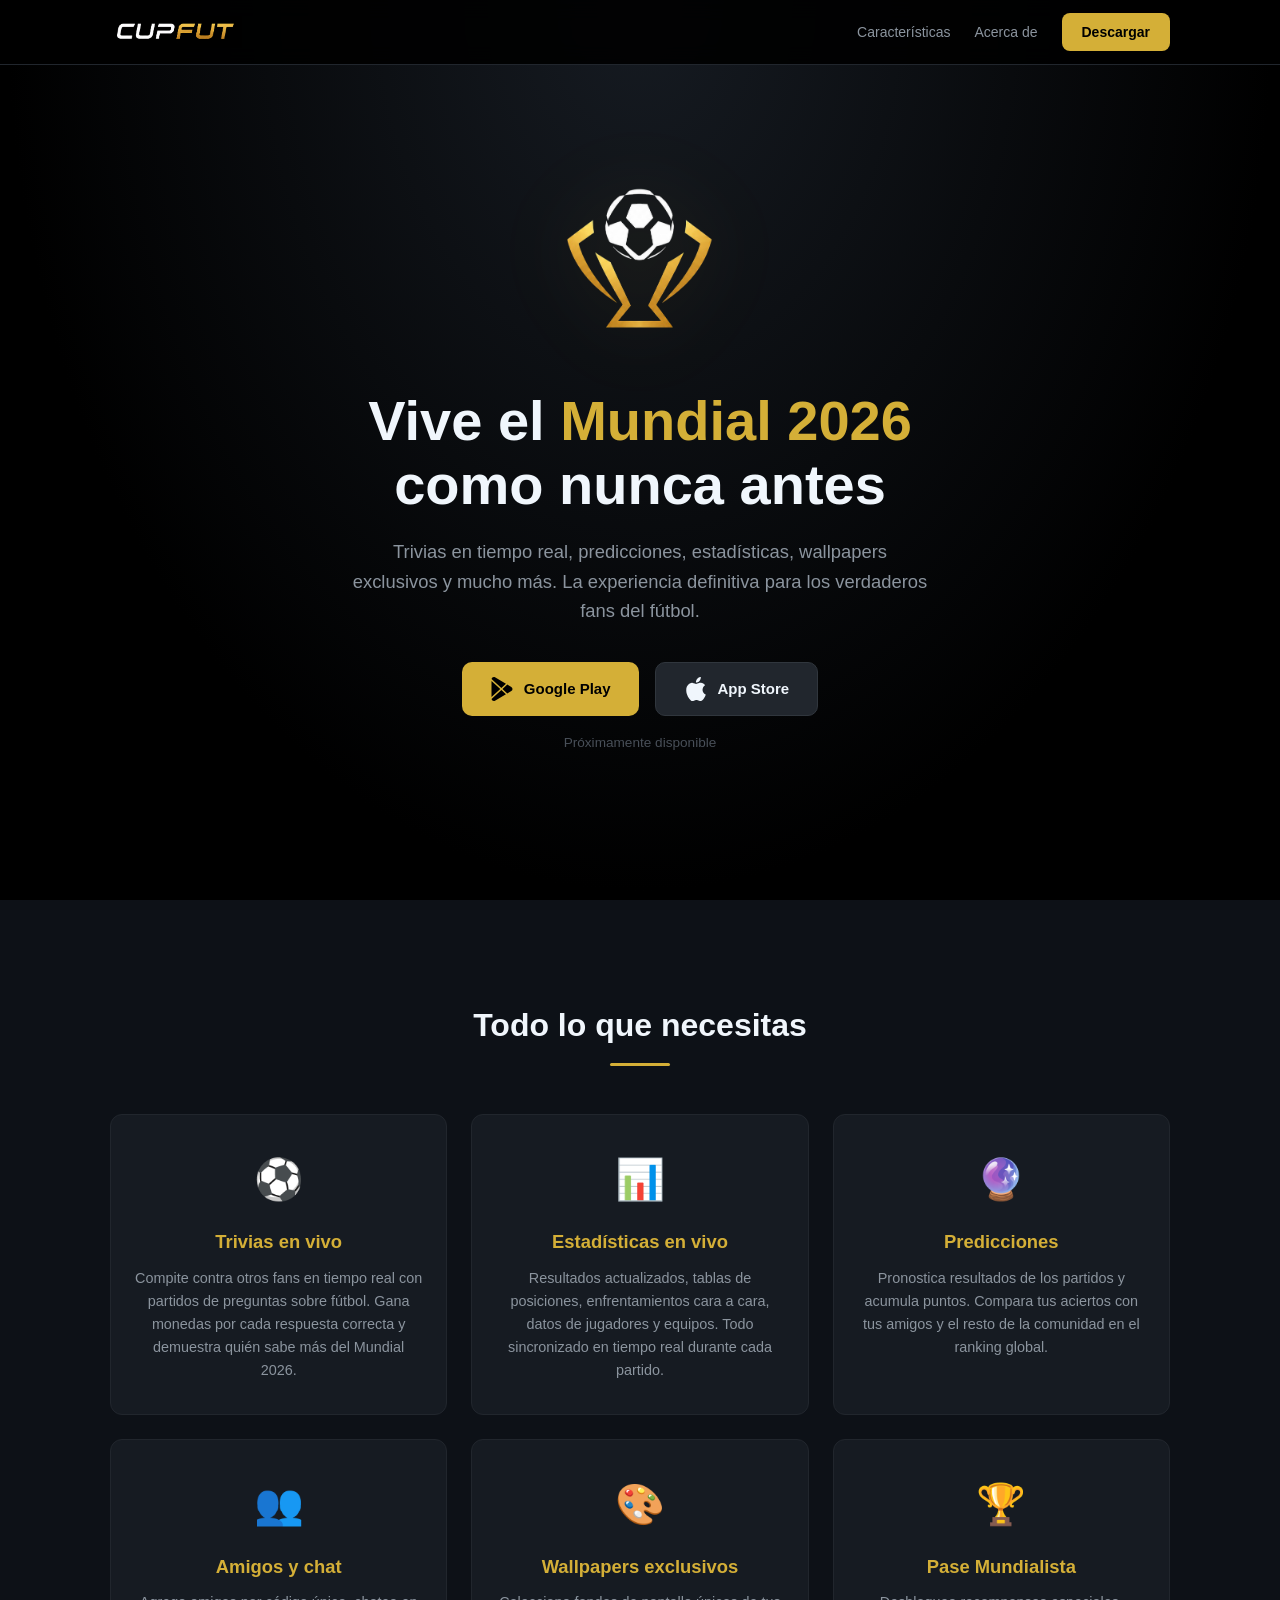
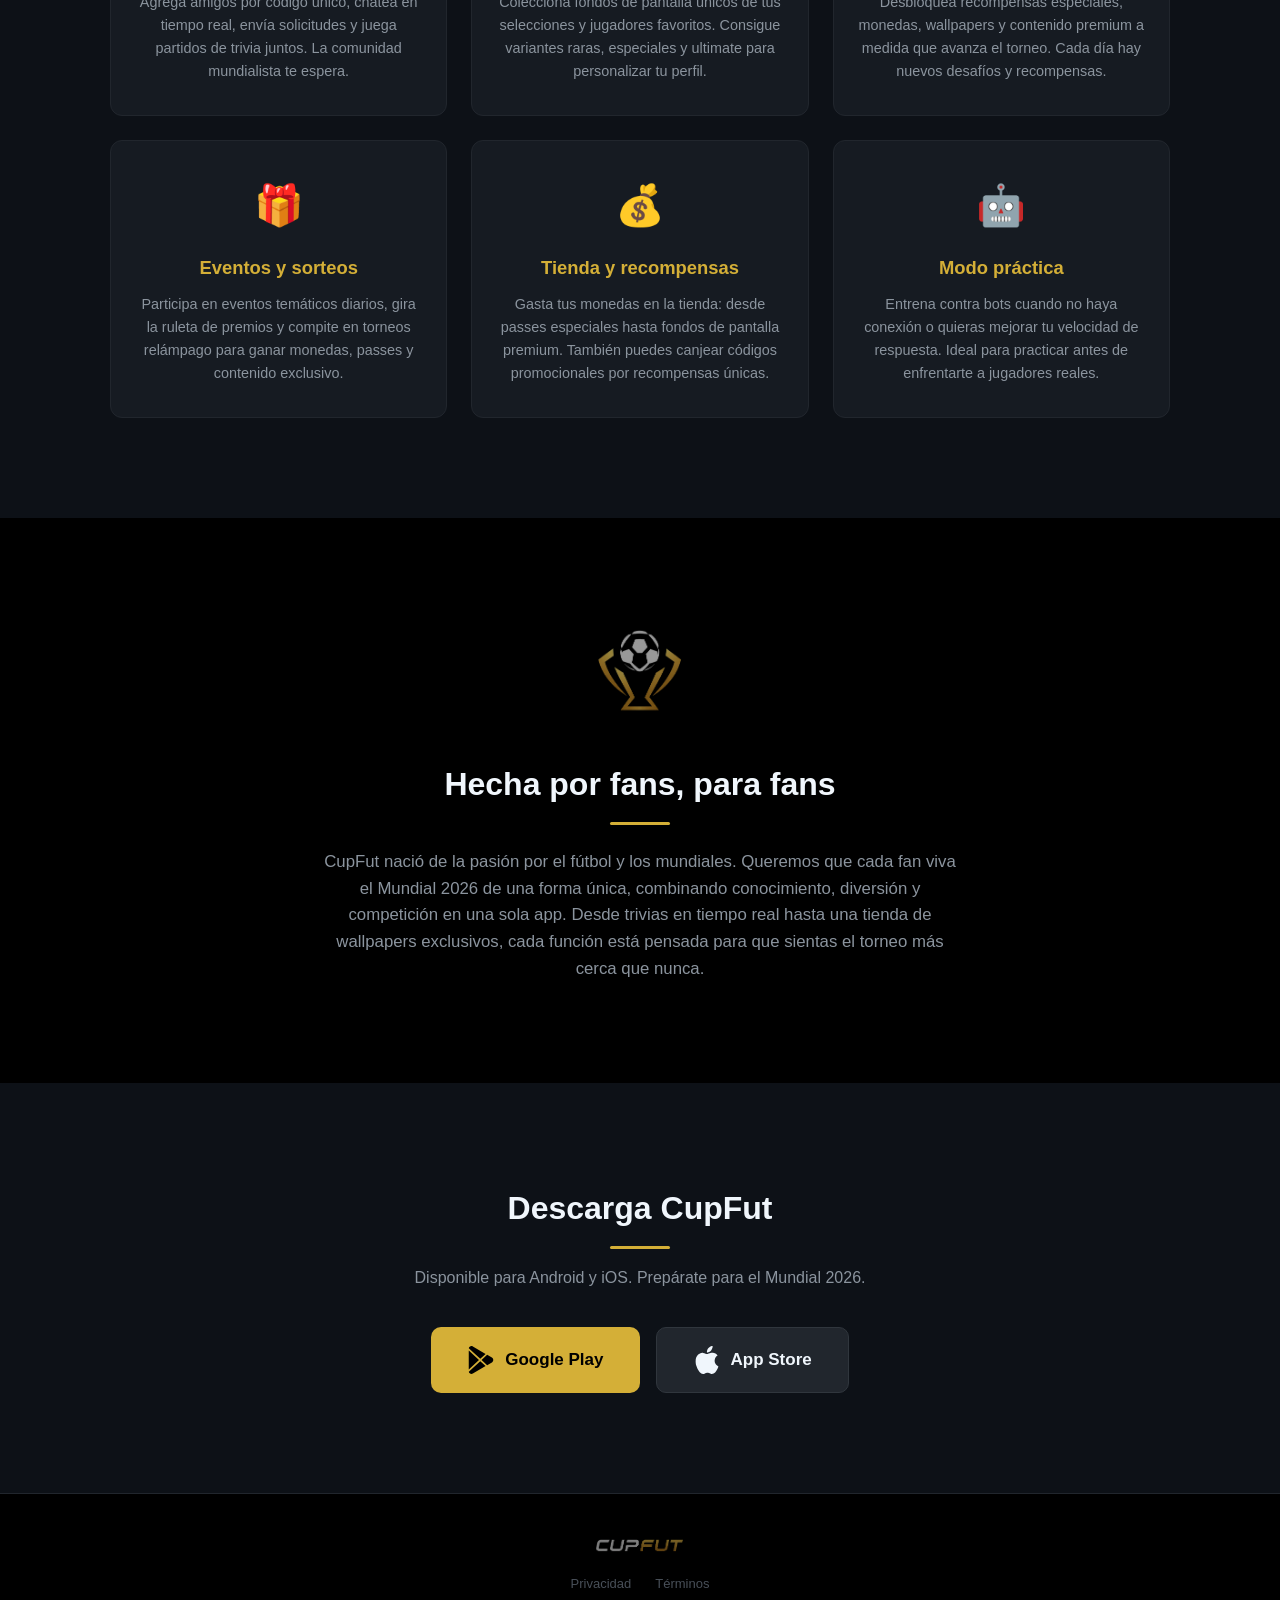
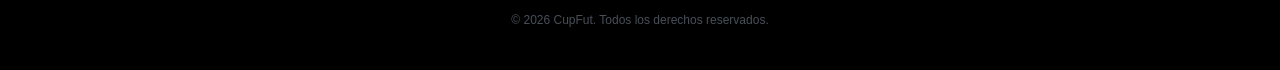
==== index.html @ 466861f7 "feat: initial landing page for CupFut app" ====
<!DOCTYPE html>
<html lang="es">
<head>
  <meta charset="UTF-8">
  <meta name="viewport" content="width=device-width, initial-scale=1.0">
  <title>CupFut - Mundial 2026</title>
  <meta name="description" content="CupFut es la app definitiva para el Mundial 2026. Trivias, predicciones, estadísticas en vivo y mucho más.">
  <link rel="stylesheet" href="css/style.css">
  <link rel="icon" type="image/svg+xml" href="assets/favicon.svg">
</head>
<body>
  <header class="header">
    <div class="container">
      <img src="assets/logo-letra-cupfut.png" alt="CupFut" class="logo">
      <nav class="nav">
        <a href="#features">Características</a>
        <a href="#about">Acerca de</a>
        <a href="#download" class="btn-nav">Descargar</a>
      </nav>
    </div>
  </header>

  <section class="hero">
    <div class="container">
      <div class="hero-content">
        <img src="assets/logo-copa-cupfut.png" alt="Copa CupFut" class="hero-copa">
        <h1>Vive el <span class="gold">Mundial 2026</span> como nunca antes</h1>
        <p class="hero-sub">Trivias en tiempo real, predicciones, estadísticas, wallpapers exclusivos y mucho más. La experiencia definitiva para los verdaderos fans del fútbol.</p>
        <div class="hero-buttons">
          <a href="#" class="btn btn-primary">
            <svg width="24" height="24" viewBox="0 0 16 16" fill="currentColor"><path d="M14.222 9.374c1.037-.61 1.037-2.137 0-2.748L11.528 5.04 8.32 8l3.207 2.96zm-3.595 2.116L7.583 8.68 1.03 14.73c.201 1.029 1.36 1.61 2.303 1.055zM1 13.396V2.603L6.846 8zM1.03 1.27l6.553 6.05 3.044-2.81L3.333.215C2.39-.341 1.231.24 1.03 1.27"/></svg>
            Google Play
          </a>
          <a href="#" class="btn btn-secondary">
            <svg width="24" height="24" viewBox="0 0 16 16" fill="currentColor"><path d="M11.182.008C11.148-.03 9.923.023 8.857 1.18c-1.066 1.156-.902 2.482-.878 2.516s1.52.087 2.475-1.258.762-2.391.728-2.43m3.314 11.733c-.048-.096-2.325-1.234-2.113-3.422s1.675-2.789 1.698-2.854-.597-.79-1.254-1.157a3.7 3.7 0 0 0-1.563-.434c-.108-.003-.483-.095-1.254.116-.508.139-1.653.589-1.968.607-.316.018-1.256-.522-2.267-.665-.647-.125-1.333.131-1.824.328-.49.196-1.422.754-2.074 2.237-.652 1.482-.311 3.83-.067 4.56s.625 1.924 1.273 2.796c.576.984 1.34 1.667 1.659 1.899s1.219.386 1.843.067c.502-.308 1.408-.485 1.766-.472.357.013 1.061.154 1.782.539.571.197 1.111.115 1.652-.105.541-.221 1.324-1.059 2.238-2.758q.52-1.185.473-1.282"/></svg>
            App Store
          </a>
        </div>
        <p class="hero-note">Próximamente disponible</p>
      </div>
    </div>
  </section>

  <section id="features" class="features">
    <div class="container">
      <h2 class="section-title">Todo lo que necesitas</h2>
      <div class="features-grid">
        <div class="feature-card">
          <div class="feature-icon">⚽</div>
          <h3>Trivias en vivo</h3>
          <p>Compite contra otros fans en tiempo real con partidos de preguntas sobre fútbol. Gana monedas por cada respuesta correcta y demuestra quién sabe más del Mundial 2026.</p>
        </div>
        <div class="feature-card">
          <div class="feature-icon">📊</div>
          <h3>Estadísticas en vivo</h3>
          <p>Resultados actualizados, tablas de posiciones, enfrentamientos cara a cara, datos de jugadores y equipos. Todo sincronizado en tiempo real durante cada partido.</p>
        </div>
        <div class="feature-card">
          <div class="feature-icon">🔮</div>
          <h3>Predicciones</h3>
          <p>Pronostica resultados de los partidos y acumula puntos. Compara tus aciertos con tus amigos y el resto de la comunidad en el ranking global.</p>
        </div>
        <div class="feature-card">
          <div class="feature-icon">👥</div>
          <h3>Amigos y chat</h3>
          <p>Agrega amigos por código único, chatea en tiempo real, envía solicitudes y juega partidos de trivia juntos. La comunidad mundialista te espera.</p>
        </div>
        <div class="feature-card">
          <div class="feature-icon">🎨</div>
          <h3>Wallpapers exclusivos</h3>
          <p>Colecciona fondos de pantalla únicos de tus selecciones y jugadores favoritos. Consigue variantes raras, especiales y ultimate para personalizar tu perfil.</p>
        </div>
        <div class="feature-card">
          <div class="feature-icon">🏆</div>
          <h3>Pase Mundialista</h3>
          <p>Desbloquea recompensas especiales, monedas, wallpapers y contenido premium a medida que avanza el torneo. Cada día hay nuevos desafíos y recompensas.</p>
        </div>
        <div class="feature-card">
          <div class="feature-icon">🎁</div>
          <h3>Eventos y sorteos</h3>
          <p>Participa en eventos temáticos diarios, gira la ruleta de premios y compite en torneos relámpago para ganar monedas, passes y contenido exclusivo.</p>
        </div>
        <div class="feature-card">
          <div class="feature-icon">💰</div>
          <h3>Tienda y recompensas</h3>
          <p>Gasta tus monedas en la tienda: desde passes especiales hasta fondos de pantalla premium. También puedes canjear códigos promocionales por recompensas únicas.</p>
        </div>
        <div class="feature-card">
          <div class="feature-icon">🤖</div>
          <h3>Modo práctica</h3>
          <p>Entrena contra bots cuando no haya conexión o quieras mejorar tu velocidad de respuesta. Ideal para practicar antes de enfrentarte a jugadores reales.</p>
        </div>
      </div>
    </div>
  </section>

  <section id="about" class="about">
    <div class="container">
      <div class="about-content">
        <img src="assets/logo-copa-cupfut.png" alt="Copa CupFut" class="about-copa">
        <h2 class="section-title">Hecha por fans, para fans</h2>
        <p>CupFut nació de la pasión por el fútbol y los mundiales. Queremos que cada fan viva el Mundial 2026 de una forma única, combinando conocimiento, diversión y competición en una sola app. Desde trivias en tiempo real hasta una tienda de wallpapers exclusivos, cada función está pensada para que sientas el torneo más cerca que nunca.</p>
      </div>
    </div>
  </section>

  <section id="download" class="download">
    <div class="container">
      <h2 class="section-title">Descarga CupFut</h2>
      <p>Disponible para Android y iOS. Prepárate para el Mundial 2026.</p>
      <div class="download-buttons">
        <a href="#" class="btn btn-primary btn-lg">
          <svg width="28" height="28" viewBox="0 0 16 16" fill="currentColor"><path d="M14.222 9.374c1.037-.61 1.037-2.137 0-2.748L11.528 5.04 8.32 8l3.207 2.96zm-3.595 2.116L7.583 8.68 1.03 14.73c.201 1.029 1.36 1.61 2.303 1.055zM1 13.396V2.603L6.846 8zM1.03 1.27l6.553 6.05 3.044-2.81L3.333.215C2.39-.341 1.231.24 1.03 1.27"/></svg>
          Google Play
        </a>
        <a href="#" class="btn btn-secondary btn-lg">
          <svg width="28" height="28" viewBox="0 0 16 16" fill="currentColor"><path d="M11.182.008C11.148-.03 9.923.023 8.857 1.18c-1.066 1.156-.902 2.482-.878 2.516s1.52.087 2.475-1.258.762-2.391.728-2.43m3.314 11.733c-.048-.096-2.325-1.234-2.113-3.422s1.675-2.789 1.698-2.854-.597-.79-1.254-1.157a3.7 3.7 0 0 0-1.563-.434c-.108-.003-.483-.095-1.254.116-.508.139-1.653.589-1.968.607-.316.018-1.256-.522-2.267-.665-.647-.125-1.333.131-1.824.328-.49.196-1.422.754-2.074 2.237-.652 1.482-.311 3.83-.067 4.56s.625 1.924 1.273 2.796c.576.984 1.34 1.667 1.659 1.899s1.219.386 1.843.067c.502-.308 1.408-.485 1.766-.472.357.013 1.061.154 1.782.539.571.197 1.111.115 1.652-.105.541-.221 1.324-1.059 2.238-2.758q.52-1.185.473-1.282"/></svg>
          App Store
        </a>
      </div>
    </div>
  </section>

  <footer class="footer">
    <div class="container">
      <div class="footer-content">
        <img src="assets/logo-letra-cupfut.png" alt="CupFut" class="footer-logo">
        <div class="footer-links">
          <a href="privacy.html">Privacidad</a>
          <a href="terms.html">Términos</a>
        </div>
        <p class="copyright">&copy; 2026 CupFut. Todos los derechos reservados.</p>
      </div>
    </div>
  </footer>

  <script src="js/script.js"></script>
</body>
</html>
---- css/style.css ----
* {
  margin: 0;
  padding: 0;
  box-sizing: border-box;
}

html {
  scroll-behavior: smooth;
}

body {
  font-family: -apple-system, BlinkMacSystemFont, 'Segoe UI', Roboto, 'Helvetica Neue', Arial, sans-serif;
  background: #000;
  color: #F0F6FC;
  line-height: 1.6;
}

.container {
  max-width: 1100px;
  margin: 0 auto;
  padding: 0 20px;
}

/* Header */
.header {
  position: fixed;
  top: 0;
  width: 100%;
  background: rgba(0, 0, 0, 0.9);
  backdrop-filter: blur(10px);
  border-bottom: 1px solid #21262D;
  z-index: 100;
}

.header .container {
  display: flex;
  align-items: center;
  justify-content: space-between;
  height: 64px;
}

.logo {
  height: 32px;
  width: auto;
}

@media (max-width: 768px) {
  .logo {
    height: 28px;
  }
}

.nav {
  display: flex;
  gap: 24px;
  align-items: center;
}

.nav a {
  color: #8B949E;
  text-decoration: none;
  font-size: 14px;
  transition: color 0.2s;
}

.nav a:hover {
  color: #F0F6FC;
}

.btn-nav {
  background: #D4AF37;
  color: #000 !important;
  padding: 8px 20px;
  border-radius: 8px;
  font-weight: 600;
  font-size: 14px;
  transition: background 0.2s;
}

.btn-nav:hover {
  background: #C9A84C !important;
}

/* Hero */
.hero {
  min-height: 100vh;
  display: flex;
  align-items: center;
  justify-content: center;
  text-align: center;
  padding: 80px 20px 60px;
  background: radial-gradient(ellipse at center top, #161B22 0%, #000 70%);
}

.hero-content {
  max-width: 700px;
}

.hero-copa {
  width: min(210px, 50vw);
  height: auto;
  margin-bottom: 24px;
  filter: drop-shadow(0 0 40px rgba(212, 175, 55, 0.15));
}

.hero h1 {
  font-size: clamp(2rem, 5vw, 3.5rem);
  font-weight: 800;
  line-height: 1.15;
  margin-bottom: 20px;
}

.gold {
  color: #D4AF37;
}

.hero-sub {
  font-size: clamp(1rem, 2vw, 1.15rem);
  color: #8B949E;
  margin-bottom: 36px;
  max-width: 580px;
  margin-left: auto;
  margin-right: auto;
}

.hero-buttons {
  display: flex;
  gap: 16px;
  justify-content: center;
  flex-wrap: wrap;
}

.hero-note {
  margin-top: 16px;
  font-size: 0.85rem !important;
  color: #484F58 !important;
}

/* Buttons */
.btn {
  display: inline-flex;
  align-items: center;
  gap: 10px;
  padding: 14px 28px;
  border-radius: 10px;
  font-weight: 600;
  font-size: 15px;
  text-decoration: none;
  transition: all 0.2s;
  cursor: pointer;
}

.btn-primary {
  background: #D4AF37;
  color: #000;
}

.btn-primary:hover {
  background: #C9A84C;
  transform: translateY(-1px);
}

.btn-secondary {
  background: #21262D;
  color: #F0F6FC;
  border: 1px solid #30363D;
}

.btn-secondary:hover {
  background: #30363D;
  transform: translateY(-1px);
}

.btn-lg {
  padding: 18px 36px;
  font-size: 17px;
}

/* Sections */
section {
  padding: 100px 20px;
}

.section-title {
  font-size: clamp(1.5rem, 3vw, 2rem);
  font-weight: 700;
  text-align: center;
  margin-bottom: 16px;
}

.section-title::after {
  content: '';
  display: block;
  width: 60px;
  height: 3px;
  background: #D4AF37;
  margin: 12px auto 0;
  border-radius: 2px;
}

/* Features */
.features {
  background: #0D1117;
}

.features-grid {
  display: grid;
  grid-template-columns: repeat(auto-fit, minmax(280px, 1fr));
  gap: 24px;
  margin-top: 48px;
}

.feature-card {
  background: #161B22;
  border: 1px solid #21262D;
  border-radius: 12px;
  padding: 32px 24px;
  text-align: center;
  transition: border-color 0.2s, transform 0.2s;
}

.feature-card:hover {
  border-color: #D4AF37;
  transform: translateY(-4px);
}

.feature-icon {
  font-size: 2.5rem;
  margin-bottom: 16px;
}

.feature-card h3 {
  font-size: 1.15rem;
  margin-bottom: 10px;
  color: #D4AF37;
}

.feature-card p {
  color: #8B949E;
  font-size: 0.9rem;
}

/* About */
.about {
  background: #000;
}

.about-content {
  max-width: 640px;
  margin: 0 auto;
  text-align: center;
}

.about-copa {
  width: min(120px, 30vw);
  height: auto;
  margin-bottom: 24px;
  opacity: 0.6;
}

.about-content p {
  color: #8B949E;
  font-size: 1.05rem;
  margin-top: 24px;
}

/* Download */
.download {
  background: #0D1117;
  text-align: center;
}

.download p {
  color: #8B949E;
  margin: 16px 0 36px;
}

.download-buttons {
  display: flex;
  gap: 16px;
  justify-content: center;
  flex-wrap: wrap;
}

/* Footer */
.footer {
  background: #000;
  border-top: 1px solid #21262D;
  padding: 40px 20px;
}

.footer-content {
  display: flex;
  flex-direction: column;
  align-items: center;
  gap: 16px;
}

.footer-logo {
  height: 24px;
  opacity: 0.5;
}

.footer-links {
  display: flex;
  gap: 24px;
}

.footer-links a {
  color: #484F58;
  text-decoration: none;
  font-size: 13px;
  transition: color 0.2s;
}

.footer-links a:hover {
  color: #8B949E;
}

.copyright {
  color: #484F58;
  font-size: 12px;
}

/* Responsive */
@media (max-width: 768px) {
  section {
    padding: 60px 20px;
  }

  .hero {
    padding-top: 100px;
  }

  .hero h1 {
    font-size: clamp(1.6rem, 6vw, 2.5rem);
  }

  .features-grid {
    grid-template-columns: 1fr;
  }

  .feature-card {
    padding: 24px 20px;
  }
}

@media (max-width: 600px) {
  .header .container {
    flex-direction: column;
    height: auto;
    padding: 12px 20px;
    gap: 12px;
  }

  .logo {
    height: 24px;
  }

  .nav {
    width: 100%;
    justify-content: center;
    flex-wrap: wrap;
    gap: 12px;
  }

  .hero {
    padding-top: 120px;
    min-height: 90vh;
  }

  .hero-copa {
    width: min(140px, 40vw);
  }

  .hero-buttons, .download-buttons {
    flex-direction: column;
    align-items: center;
    width: 100%;
  }

  .btn, .btn-lg {
    width: 100%;
    justify-content: center;
    padding: 14px 20px;
    font-size: 14px;
  }

  .btn svg {
    width: 20px;
    height: 20px;
  }

  .hero-note {
    font-size: 0.8rem;
  }

  .about-copa {
    width: min(80px, 25vw);
  }

  .footer-links {
    flex-wrap: wrap;
    justify-content: center;
    gap: 16px;
  }
}

@media (max-width: 380px) {
  .hero h1 {
    font-size: 1.4rem;
  }

  .hero-sub {
    font-size: 0.9rem;
  }

  .feature-card h3 {
    font-size: 1rem;
  }

  .feature-card p {
    font-size: 0.85rem;
  }
}
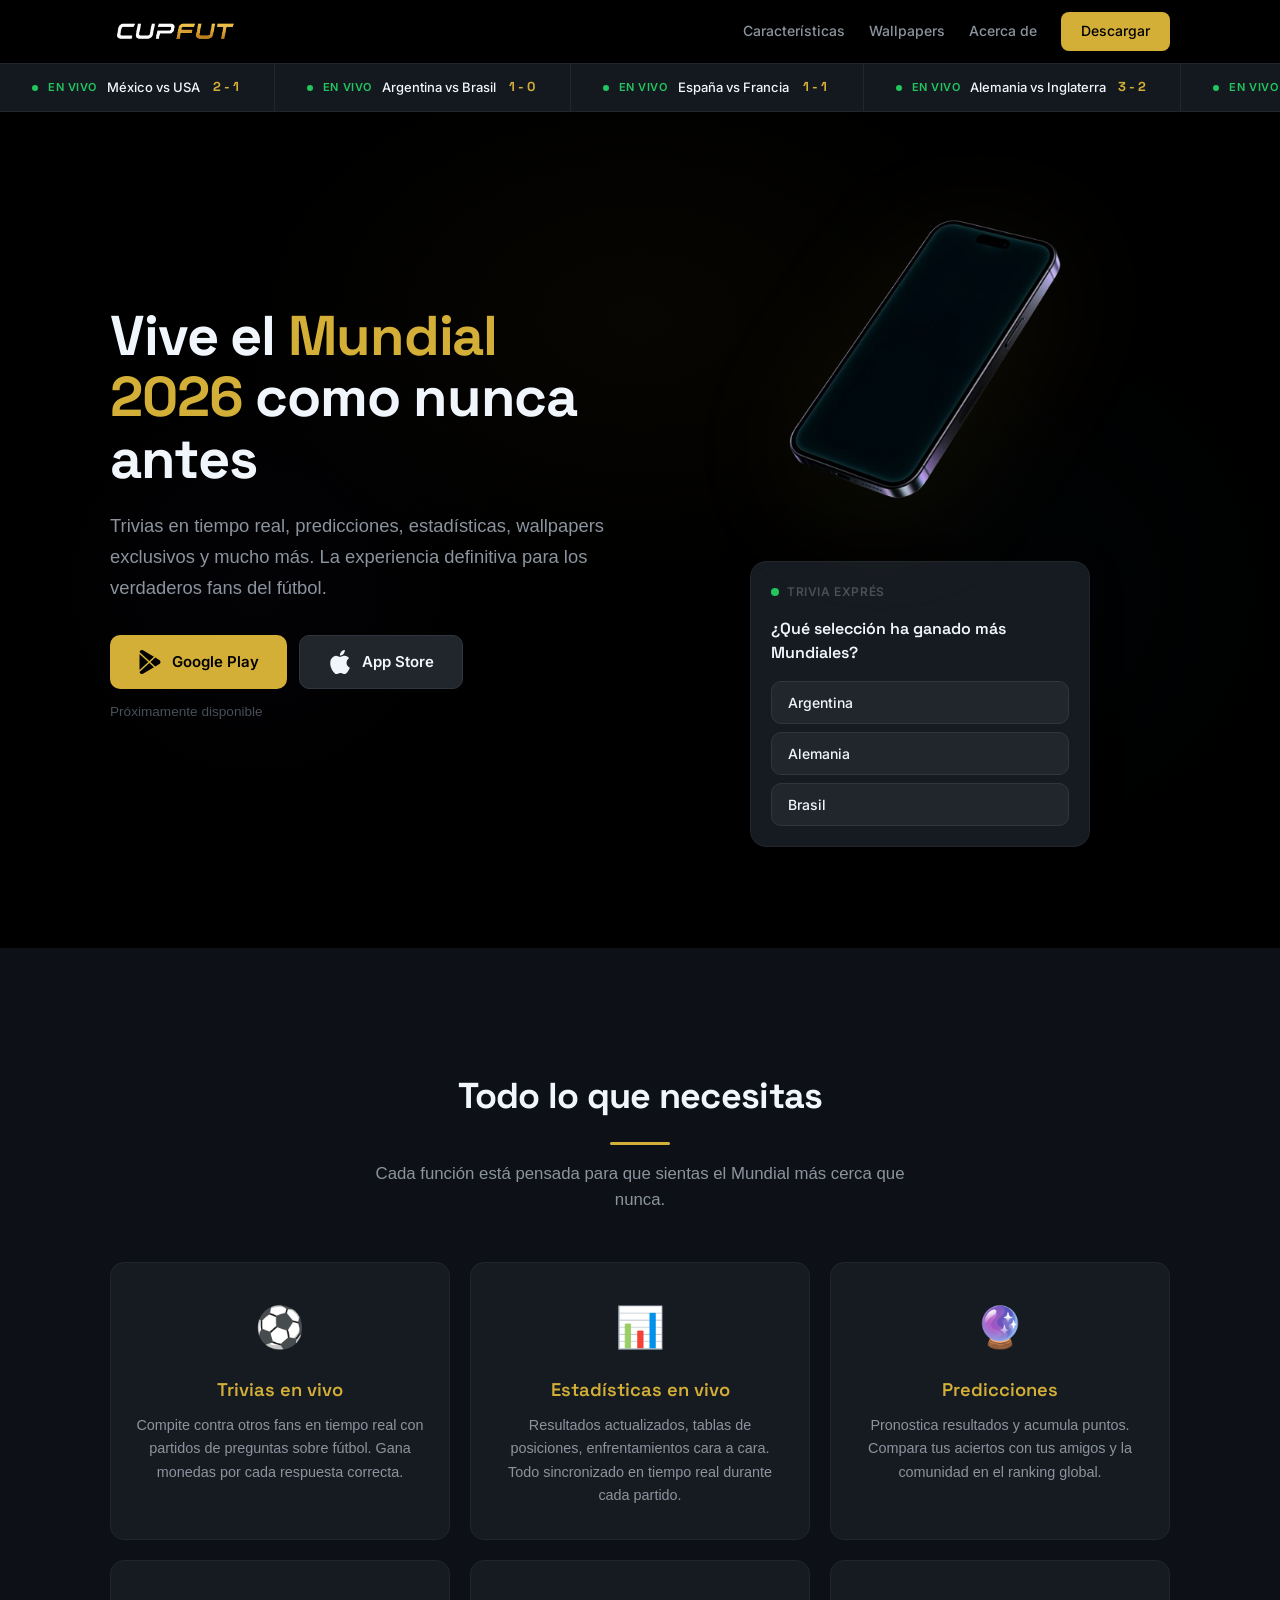
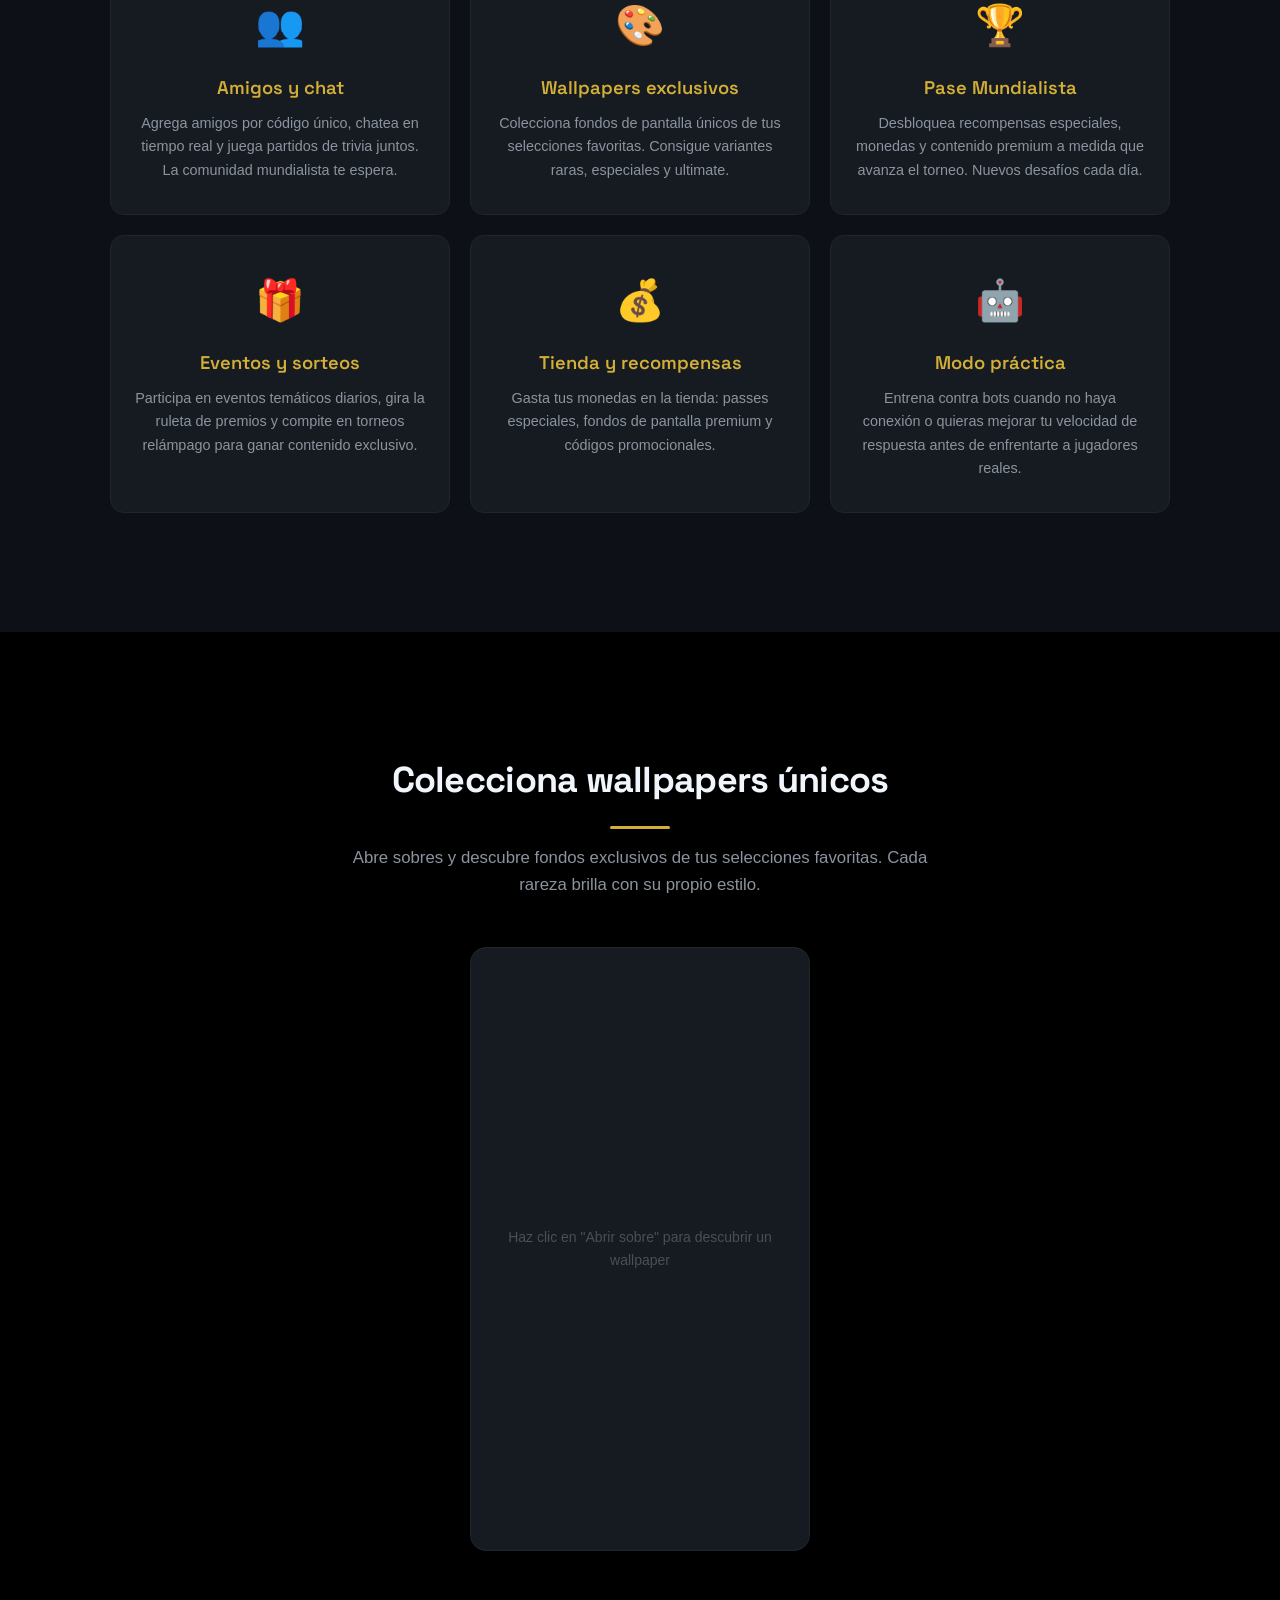
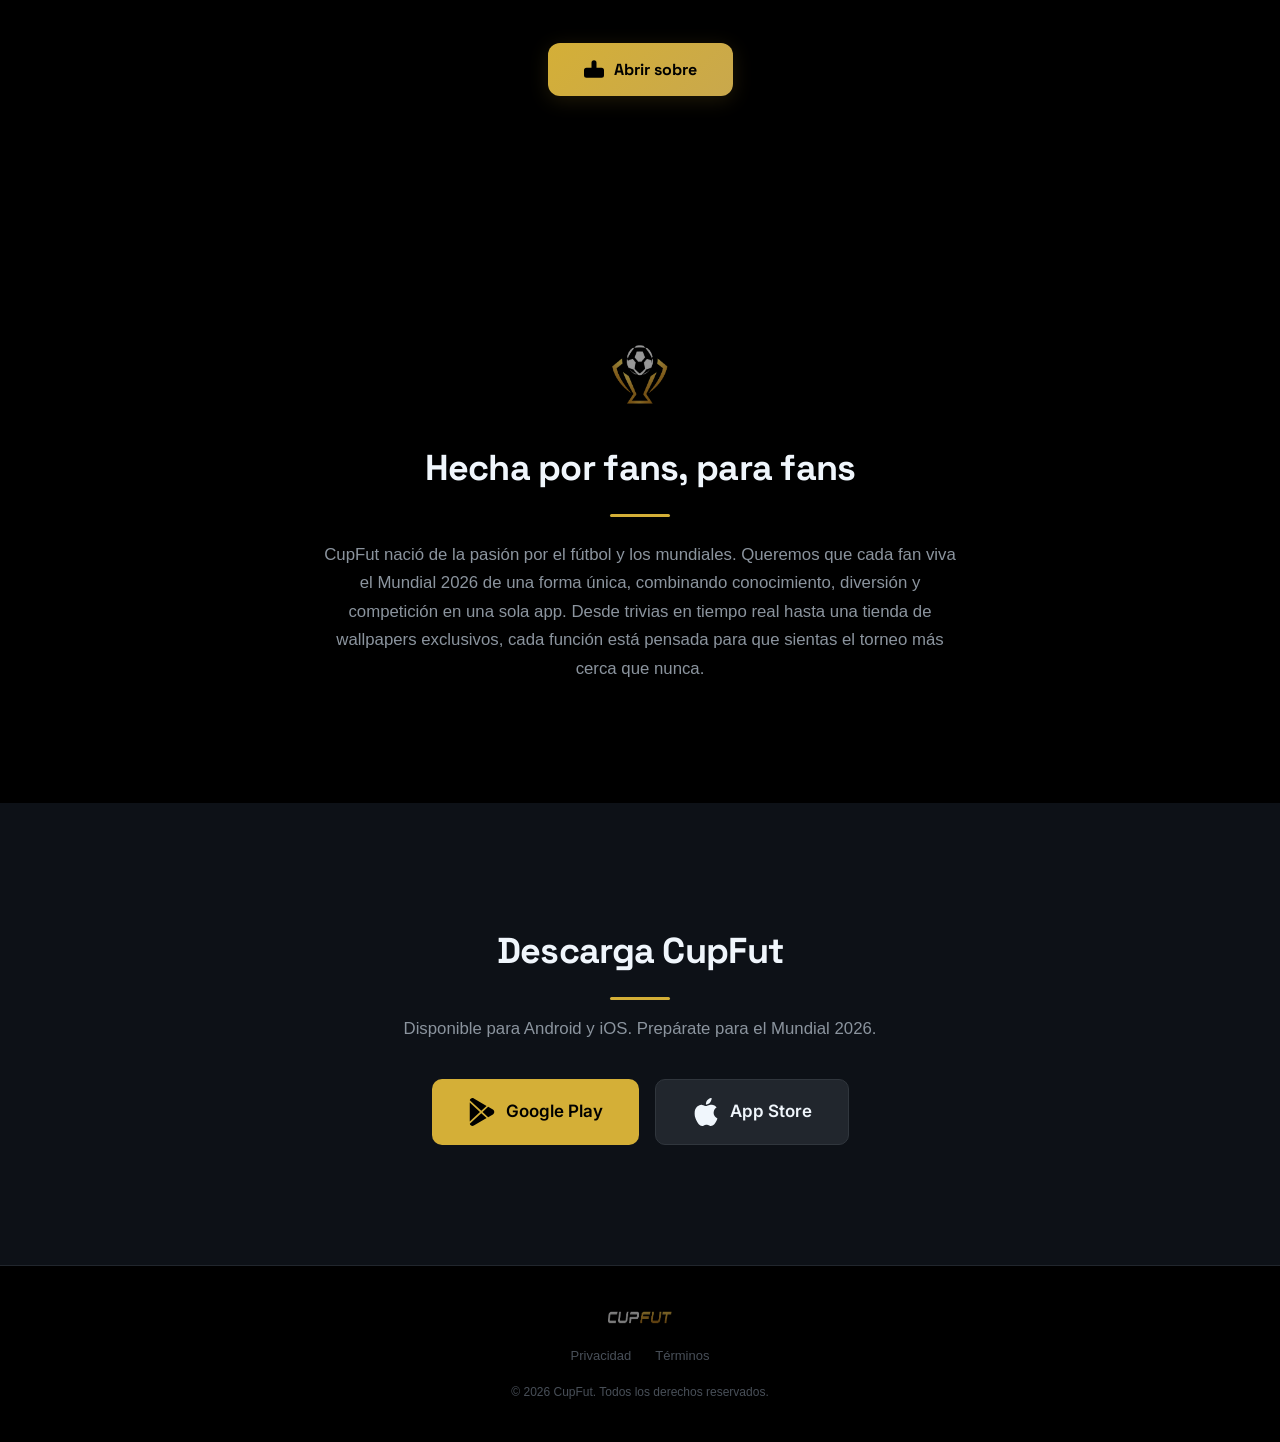
==== commit 5a236e8b: "feat: update landing page assets, privacy, terms, styles, and scripts" ====
--- a/index.html
+++ b/index.html
@@ -3,128 +3,214 @@
 <head>
   <meta charset="UTF-8">
   <meta name="viewport" content="width=device-width, initial-scale=1.0">
-  <title>CupFut - Mundial 2026</title>
-  <meta name="description" content="CupFut es la app definitiva para el Mundial 2026. Trivias, predicciones, estadísticas en vivo y mucho más.">
+  <title>CupFut — Vive el Mundial 2026 como nunca antes</title>
+  <meta name="description" content="CupFut es la app definitiva para el Mundial 2026. Trivias en vivo, predicciones, estadísticas, wallpapers exclusivos y mucho más.">
+  <meta name="theme-color" content="#000000">
+
+  <meta property="og:title" content="CupFut — Vive el Mundial 2026 como nunca antes">
+  <meta property="og:description" content="Trivias en tiempo real, predicciones, estadísticas, wallpapers exclusivos. La experiencia definitiva para los verdaderos fans del fútbol.">
+  <meta property="og:image" content="assets/og-banner.png">
+  <meta property="og:image:width" content="1200">
+  <meta property="og:image:height" content="630">
+  <meta property="og:type" content="website">
+  <meta property="og:url" content="https://cupfut.app">
+
+  <meta name="twitter:card" content="summary_large_image">
+  <meta name="twitter:title" content="CupFut — Vive el Mundial 2026 como nunca antes">
+  <meta name="twitter:description" content="Trivias en tiempo real, predicciones, estadísticas, wallpapers exclusivos.">
+  <meta name="twitter:image" content="assets/og-banner.png">
+
+  <link rel="preconnect" href="https://fonts.googleapis.com">
+  <link rel="preconnect" href="https://fonts.gstatic.com" crossorigin>
+  <link href="https://fonts.googleapis.com/css2?family=Space+Grotesk:wght@500;600;700&family=Inter:wght@400;500;600&display=swap" rel="stylesheet">
   <link rel="stylesheet" href="css/style.css">
   <link rel="icon" type="image/svg+xml" href="assets/favicon.svg">
 </head>
 <body>
-  <header class="header">
-    <div class="container">
-      <img src="assets/logo-letra-cupfut.png" alt="CupFut" class="logo">
-      <nav class="nav">
+
+  <!-- Header -->
+  <header class="header" role="banner">
+    <div class="container">
+      <img src="assets/logo-letra-cupfut.png" alt="CupFut" class="logo" width="96" height="32">
+      <nav class="nav" role="navigation" aria-label="Navegación principal">
         <a href="#features">Características</a>
+        <a href="#sobres">Wallpapers</a>
         <a href="#about">Acerca de</a>
         <a href="#download" class="btn-nav">Descargar</a>
       </nav>
     </div>
   </header>
 
-  <section class="hero">
+  <!-- Ticker / Match Strip -->
+  <div class="ticker-wrap" role="marquee" aria-label="Partidos en vivo">
+    <div class="ticker-inner" id="tickerTrack">
+    </div>
+  </div>
+  <div class="ticker-ghost"></div>
+
+  <!-- Hero -->
+  <section class="hero" aria-label="Introducción">
     <div class="container">
       <div class="hero-content">
-        <img src="assets/logo-copa-cupfut.png" alt="Copa CupFut" class="hero-copa">
         <h1>Vive el <span class="gold">Mundial 2026</span> como nunca antes</h1>
         <p class="hero-sub">Trivias en tiempo real, predicciones, estadísticas, wallpapers exclusivos y mucho más. La experiencia definitiva para los verdaderos fans del fútbol.</p>
-        <div class="hero-buttons">
-          <a href="#" class="btn btn-primary">
-            <svg width="24" height="24" viewBox="0 0 16 16" fill="currentColor"><path d="M14.222 9.374c1.037-.61 1.037-2.137 0-2.748L11.528 5.04 8.32 8l3.207 2.96zm-3.595 2.116L7.583 8.68 1.03 14.73c.201 1.029 1.36 1.61 2.303 1.055zM1 13.396V2.603L6.846 8zM1.03 1.27l6.553 6.05 3.044-2.81L3.333.215C2.39-.341 1.231.24 1.03 1.27"/></svg>
-            Google Play
-          </a>
-          <a href="#" class="btn btn-secondary">
-            <svg width="24" height="24" viewBox="0 0 16 16" fill="currentColor"><path d="M11.182.008C11.148-.03 9.923.023 8.857 1.18c-1.066 1.156-.902 2.482-.878 2.516s1.52.087 2.475-1.258.762-2.391.728-2.43m3.314 11.733c-.048-.096-2.325-1.234-2.113-3.422s1.675-2.789 1.698-2.854-.597-.79-1.254-1.157a3.7 3.7 0 0 0-1.563-.434c-.108-.003-.483-.095-1.254.116-.508.139-1.653.589-1.968.607-.316.018-1.256-.522-2.267-.665-.647-.125-1.333.131-1.824.328-.49.196-1.422.754-2.074 2.237-.652 1.482-.311 3.83-.067 4.56s.625 1.924 1.273 2.796c.576.984 1.34 1.667 1.659 1.899s1.219.386 1.843.067c.502-.308 1.408-.485 1.766-.472.357.013 1.061.154 1.782.539.571.197 1.111.115 1.652-.105.541-.221 1.324-1.059 2.238-2.758q.52-1.185.473-1.282"/></svg>
-            App Store
-          </a>
-        </div>
-        <p class="hero-note">Próximamente disponible</p>
-      </div>
-    </div>
-  </section>
-
-  <section id="features" class="features">
+        <div class="hero-actions">
+          <div class="hero-buttons">
+            <a href="#" class="btn btn-primary" aria-label="Descargar en Google Play">
+              <svg width="24" height="24" viewBox="0 0 16 16" fill="currentColor" aria-hidden="true"><path d="M14.222 9.374c1.037-.61 1.037-2.137 0-2.748L11.528 5.04 8.32 8l3.207 2.96zm-3.595 2.116L7.583 8.68 1.03 14.73c.201 1.029 1.36 1.61 2.303 1.055zM1 13.396V2.603L6.846 8zM1.03 1.27l6.553 6.05 3.044-2.81L3.333.215C2.39-.341 1.231.24 1.03 1.27"/></svg>
+              Google Play
+            </a>
+            <a href="#" class="btn btn-secondary" aria-label="Descargar en App Store">
+              <svg width="24" height="24" viewBox="0 0 16 16" fill="currentColor" aria-hidden="true"><path d="M11.182.008C11.148-.03 9.923.023 8.857 1.18c-1.066 1.156-.902 2.482-.878 2.516s1.52.087 2.475-1.258.762-2.391.728-2.43m3.314 11.733c-.048-.096-2.325-1.234-2.113-3.422s1.675-2.789 1.698-2.854-.597-.79-1.254-1.157a3.7 3.7 0 0 0-1.563-.434c-.108-.003-.483-.095-1.254.116-.508.139-1.653.589-1.968.607-.316.018-1.256-.522-2.267-.665-.647-.125-1.333.131-1.824.328-.49.196-1.422.754-2.074 2.237-.652 1.482-.311 3.83-.067 4.56s.625 1.924 1.273 2.796c.576.984 1.34 1.667 1.659 1.899s1.219.386 1.843.067c.502-.308 1.408-.485 1.766-.472.357.013 1.061.154 1.782.539.571.197 1.111.115 1.652-.105.541-.221 1.324-1.059 2.238-2.758q.52-1.185.473-1.282"/></svg>
+              App Store
+            </a>
+          </div>
+          <p class="hero-note">Próximamente disponible</p>
+        </div>
+      </div>
+      <div class="hero-mockup" aria-label="Vista previa de la app">
+        <img src="assets/mockup.png" alt="CupFut app en dispositivo móvil" class="mockup-device" width="542" height="460" loading="eager">
+        <div class="trivia-card" id="triviaCard">
+          <div class="trivia-card-inner" id="triviaWidget">
+            <div class="trivia-header">
+              <span class="trivia-live"></span>
+              <span class="trivia-live-label">Trivia exprés</span>
+            </div>
+            <p class="trivia-question" id="triviaQuestion">¿Qué selección ha ganado más Mundiales?</p>
+            <div class="trivia-options" id="triviaOptions">
+              <button class="trivia-btn" data-index="0">Argentina</button>
+              <button class="trivia-btn" data-index="1">Alemania</button>
+              <button class="trivia-btn" data-index="2">Brasil</button>
+            </div>
+          </div>
+          <div class="trivia-result" id="triviaResult">
+            <div class="trivia-result-icon">⚽</div>
+            <div class="trivia-result-text">¡+50 monedas!</div>
+            <div class="trivia-result-sub">Responde bien y únete a la lista de espera</div>
+            <div class="waitlist-form" id="waitlistForm">
+              <div class="form-group">
+                <input type="email" id="waitlistEmail" placeholder="tu@email.com" required aria-label="Correo electrónico">
+                <button class="btn-submit" id="waitlistSubmit" type="button">Unirme</button>
+              </div>
+              <div class="form-feedback" id="waitlistFeedback"></div>
+            </div>
+          </div>
+        </div>
+      </div>
+    </div>
+  </section>
+
+  <!-- Features -->
+  <section id="features" class="features section" aria-label="Características">
     <div class="container">
       <h2 class="section-title">Todo lo que necesitas</h2>
+      <p class="section-sub">Cada función está pensada para que sientas el Mundial más cerca que nunca.</p>
       <div class="features-grid">
-        <div class="feature-card">
-          <div class="feature-icon">⚽</div>
+        <article class="feature-card fade-up">
+          <span class="feature-icon" role="img" aria-hidden="true">⚽</span>
           <h3>Trivias en vivo</h3>
-          <p>Compite contra otros fans en tiempo real con partidos de preguntas sobre fútbol. Gana monedas por cada respuesta correcta y demuestra quién sabe más del Mundial 2026.</p>
-        </div>
-        <div class="feature-card">
-          <div class="feature-icon">📊</div>
+          <p>Compite contra otros fans en tiempo real con partidos de preguntas sobre fútbol. Gana monedas por cada respuesta correcta.</p>
+        </article>
+        <article class="feature-card fade-up">
+          <span class="feature-icon" role="img" aria-hidden="true">📊</span>
           <h3>Estadísticas en vivo</h3>
-          <p>Resultados actualizados, tablas de posiciones, enfrentamientos cara a cara, datos de jugadores y equipos. Todo sincronizado en tiempo real durante cada partido.</p>
-        </div>
-        <div class="feature-card">
-          <div class="feature-icon">🔮</div>
+          <p>Resultados actualizados, tablas de posiciones, enfrentamientos cara a cara. Todo sincronizado en tiempo real durante cada partido.</p>
+        </article>
+        <article class="feature-card fade-up">
+          <span class="feature-icon" role="img" aria-hidden="true">🔮</span>
           <h3>Predicciones</h3>
-          <p>Pronostica resultados de los partidos y acumula puntos. Compara tus aciertos con tus amigos y el resto de la comunidad en el ranking global.</p>
-        </div>
-        <div class="feature-card">
-          <div class="feature-icon">👥</div>
+          <p>Pronostica resultados y acumula puntos. Compara tus aciertos con tus amigos y la comunidad en el ranking global.</p>
+        </article>
+        <article class="feature-card fade-up">
+          <span class="feature-icon" role="img" aria-hidden="true">👥</span>
           <h3>Amigos y chat</h3>
-          <p>Agrega amigos por código único, chatea en tiempo real, envía solicitudes y juega partidos de trivia juntos. La comunidad mundialista te espera.</p>
-        </div>
-        <div class="feature-card">
-          <div class="feature-icon">🎨</div>
+          <p>Agrega amigos por código único, chatea en tiempo real y juega partidos de trivia juntos. La comunidad mundialista te espera.</p>
+        </article>
+        <article class="feature-card fade-up">
+          <span class="feature-icon" role="img" aria-hidden="true">🎨</span>
           <h3>Wallpapers exclusivos</h3>
-          <p>Colecciona fondos de pantalla únicos de tus selecciones y jugadores favoritos. Consigue variantes raras, especiales y ultimate para personalizar tu perfil.</p>
-        </div>
-        <div class="feature-card">
-          <div class="feature-icon">🏆</div>
+          <p>Colecciona fondos de pantalla únicos de tus selecciones favoritas. Consigue variantes raras, especiales y ultimate.</p>
+        </article>
+        <article class="feature-card fade-up">
+          <span class="feature-icon" role="img" aria-hidden="true">🏆</span>
           <h3>Pase Mundialista</h3>
-          <p>Desbloquea recompensas especiales, monedas, wallpapers y contenido premium a medida que avanza el torneo. Cada día hay nuevos desafíos y recompensas.</p>
-        </div>
-        <div class="feature-card">
-          <div class="feature-icon">🎁</div>
+          <p>Desbloquea recompensas especiales, monedas y contenido premium a medida que avanza el torneo. Nuevos desafíos cada día.</p>
+        </article>
+        <article class="feature-card fade-up">
+          <span class="feature-icon" role="img" aria-hidden="true">🎁</span>
           <h3>Eventos y sorteos</h3>
-          <p>Participa en eventos temáticos diarios, gira la ruleta de premios y compite en torneos relámpago para ganar monedas, passes y contenido exclusivo.</p>
-        </div>
-        <div class="feature-card">
-          <div class="feature-icon">💰</div>
+          <p>Participa en eventos temáticos diarios, gira la ruleta de premios y compite en torneos relámpago para ganar contenido exclusivo.</p>
+        </article>
+        <article class="feature-card fade-up">
+          <span class="feature-icon" role="img" aria-hidden="true">💰</span>
           <h3>Tienda y recompensas</h3>
-          <p>Gasta tus monedas en la tienda: desde passes especiales hasta fondos de pantalla premium. También puedes canjear códigos promocionales por recompensas únicas.</p>
-        </div>
-        <div class="feature-card">
-          <div class="feature-icon">🤖</div>
+          <p>Gasta tus monedas en la tienda: passes especiales, fondos de pantalla premium y códigos promocionales.</p>
+        </article>
+        <article class="feature-card fade-up">
+          <span class="feature-icon" role="img" aria-hidden="true">🤖</span>
           <h3>Modo práctica</h3>
-          <p>Entrena contra bots cuando no haya conexión o quieras mejorar tu velocidad de respuesta. Ideal para practicar antes de enfrentarte a jugadores reales.</p>
-        </div>
-      </div>
-    </div>
-  </section>
-
-  <section id="about" class="about">
+          <p>Entrena contra bots cuando no haya conexión o quieras mejorar tu velocidad de respuesta antes de enfrentarte a jugadores reales.</p>
+        </article>
+      </div>
+    </div>
+  </section>
+
+  <!-- Sobres (Wallpaper Unboxing) -->
+  <section id="sobres" class="sobres section" aria-label="Wallpapers coleccionables">
+    <div class="container">
+      <h2 class="section-title">Colecciona wallpapers únicos</h2>
+      <p class="section-sub">Abre sobres y descubre fondos exclusivos de tus selecciones favoritas. Cada rareza brilla con su propio estilo.</p>
+      <div class="sobres-content">
+        <div class="sobres-preview" id="sobresPreview">
+          <span class="placeholder" id="sobresPlaceholder">Haz clic en "Abrir sobre" para descubrir un wallpaper</span>
+          <img class="wallpaper-reveal" id="wallpaperImg" src="" alt="Wallpaper desbloqueado">
+          <span class="sobres-badge" id="sobresBadge"></span>
+        </div>
+        <div class="sobres-name" id="sobresName"></div>
+        <div class="sobres-controls">
+          <button class="btn-unbox" id="btnUnbox">
+            <svg width="20" height="20" viewBox="0 0 16 16" fill="currentColor" aria-hidden="true"><path d="M8 1a2 2 0 0 1 2 2v4h4a2 2 0 0 1 2 2v4a2 2 0 0 1-2 2H2a2 2 0 0 1-2-2V9a2 2 0 0 1 2-2h4V3a2 2 0 0 1 2-2z"/></svg>
+            Abrir sobre
+          </button>
+        </div>
+      </div>
+    </div>
+  </section>
+
+  <!-- About -->
+  <section id="about" class="about section" aria-label="Acerca de CupFut">
     <div class="container">
       <div class="about-content">
-        <img src="assets/logo-copa-cupfut.png" alt="Copa CupFut" class="about-copa">
+        <img src="assets/logo-copa-cupfut.png" alt="Copa CupFut" class="about-icon" width="80" height="80">
         <h2 class="section-title">Hecha por fans, para fans</h2>
         <p>CupFut nació de la pasión por el fútbol y los mundiales. Queremos que cada fan viva el Mundial 2026 de una forma única, combinando conocimiento, diversión y competición en una sola app. Desde trivias en tiempo real hasta una tienda de wallpapers exclusivos, cada función está pensada para que sientas el torneo más cerca que nunca.</p>
       </div>
     </div>
   </section>
 
-  <section id="download" class="download">
+  <!-- Download -->
+  <section id="download" class="download section" aria-label="Descargar">
     <div class="container">
       <h2 class="section-title">Descarga CupFut</h2>
       <p>Disponible para Android y iOS. Prepárate para el Mundial 2026.</p>
       <div class="download-buttons">
-        <a href="#" class="btn btn-primary btn-lg">
-          <svg width="28" height="28" viewBox="0 0 16 16" fill="currentColor"><path d="M14.222 9.374c1.037-.61 1.037-2.137 0-2.748L11.528 5.04 8.32 8l3.207 2.96zm-3.595 2.116L7.583 8.68 1.03 14.73c.201 1.029 1.36 1.61 2.303 1.055zM1 13.396V2.603L6.846 8zM1.03 1.27l6.553 6.05 3.044-2.81L3.333.215C2.39-.341 1.231.24 1.03 1.27"/></svg>
+        <a href="#" class="btn btn-primary btn-lg" aria-label="Descargar en Google Play">
+          <svg width="28" height="28" viewBox="0 0 16 16" fill="currentColor" aria-hidden="true"><path d="M14.222 9.374c1.037-.61 1.037-2.137 0-2.748L11.528 5.04 8.32 8l3.207 2.96zm-3.595 2.116L7.583 8.68 1.03 14.73c.201 1.029 1.36 1.61 2.303 1.055zM1 13.396V2.603L6.846 8zM1.03 1.27l6.553 6.05 3.044-2.81L3.333.215C2.39-.341 1.231.24 1.03 1.27"/></svg>
           Google Play
         </a>
-        <a href="#" class="btn btn-secondary btn-lg">
-          <svg width="28" height="28" viewBox="0 0 16 16" fill="currentColor"><path d="M11.182.008C11.148-.03 9.923.023 8.857 1.18c-1.066 1.156-.902 2.482-.878 2.516s1.52.087 2.475-1.258.762-2.391.728-2.43m3.314 11.733c-.048-.096-2.325-1.234-2.113-3.422s1.675-2.789 1.698-2.854-.597-.79-1.254-1.157a3.7 3.7 0 0 0-1.563-.434c-.108-.003-.483-.095-1.254.116-.508.139-1.653.589-1.968.607-.316.018-1.256-.522-2.267-.665-.647-.125-1.333.131-1.824.328-.49.196-1.422.754-2.074 2.237-.652 1.482-.311 3.83-.067 4.56s.625 1.924 1.273 2.796c.576.984 1.34 1.667 1.659 1.899s1.219.386 1.843.067c.502-.308 1.408-.485 1.766-.472.357.013 1.061.154 1.782.539.571.197 1.111.115 1.652-.105.541-.221 1.324-1.059 2.238-2.758q.52-1.185.473-1.282"/></svg>
+        <a href="#" class="btn btn-secondary btn-lg" aria-label="Descargar en App Store">
+          <svg width="28" height="28" viewBox="0 0 16 16" fill="currentColor" aria-hidden="true"><path d="M11.182.008C11.148-.03 9.923.023 8.857 1.18c-1.066 1.156-.902 2.482-.878 2.516s1.52.087 2.475-1.258.762-2.391.728-2.43m3.314 11.733c-.048-.096-2.325-1.234-2.113-3.422s1.675-2.789 1.698-2.854-.597-.79-1.254-1.157a3.7 3.7 0 0 0-1.563-.434c-.108-.003-.483-.095-1.254.116-.508.139-1.653.589-1.968.607-.316.018-1.256-.522-2.267-.665-.647-.125-1.333.131-1.824.328-.49.196-1.422.754-2.074 2.237-.652 1.482-.311 3.83-.067 4.56s.625 1.924 1.273 2.796c.576.984 1.34 1.667 1.659 1.899s1.219.386 1.843.067c.502-.308 1.408-.485 1.766-.472.357.013 1.061.154 1.782.539.571.197 1.111.115 1.652-.105.541-.221 1.324-1.059 2.238-2.758q.52-1.185.473-1.282"/></svg>
           App Store
         </a>
       </div>
     </div>
   </section>
 
-  <footer class="footer">
+  <!-- Footer -->
+  <footer class="footer" role="contentinfo">
     <div class="container">
       <div class="footer-content">
-        <img src="assets/logo-letra-cupfut.png" alt="CupFut" class="footer-logo">
+        <img src="assets/logo-letra-cupfut.png" alt="CupFut" class="footer-logo" width="72" height="24">
         <div class="footer-links">
           <a href="privacy.html">Privacidad</a>
           <a href="terms.html">Términos</a>
@@ -134,6 +220,6 @@
     </div>
   </footer>
 
-  <script src="js/script.js"></script>
+  <script type="module" src="js/main.js"></script>
 </body>
 </html>
--- a/css/style.css
+++ b/css/style.css
@@ -1,3 +1,37 @@
+:root {
+  --gold: #D4AF37;
+  --gold-hover: #C9A84C;
+  --gold-glow: rgba(212, 175, 55, 0.15);
+  --violet: #8b5cf6;
+  --violet-glow: rgba(139, 92, 246, 0.15);
+  --cyan: #00BFFF;
+  --cyan-glow: rgba(0, 191, 255, 0.12);
+  --bg: #000000;
+  --surface: #161B22;
+  --card: #21262D;
+  --border: #30363D;
+  --text: #F0F6FC;
+  --text-secondary: #8B949E;
+  --text-muted: #484F58;
+  --font-display: 'Space Grotesk', -apple-system, BlinkMacSystemFont, 'Segoe UI', sans-serif;
+  --font-body: 'Inter', -apple-system, BlinkMacSystemFont, 'Segoe UI', sans-serif;
+  --transition-fast: 0.2s cubic-bezier(0.4, 0, 0.2, 1);
+  --transition-base: 0.3s cubic-bezier(0.4, 0, 0.2, 1);
+  --transition-slow: 0.5s cubic-bezier(0.4, 0, 0.2, 1);
+  --shadow-card: 0 4px 24px rgba(0, 0, 0, 0.4);
+  --shadow-gold: 0 8px 32px rgba(212, 175, 55, 0.08);
+}
+
+@font-face {
+  font-family: 'Space Grotesk';
+  src: url('https://fonts.googleapis.com/css2?family=Space+Grotesk:wght@500;700&display=swap');
+}
+
+@font-face {
+  font-family: 'Inter';
+  src: url('https://fonts.googleapis.com/css2?family=Inter:wght@400;500;600&display=swap');
+}
+
 * {
   margin: 0;
   padding: 0;
@@ -6,13 +40,21 @@
 
 html {
   scroll-behavior: smooth;
+  -webkit-font-smoothing: antialiased;
+  -moz-osx-font-smoothing: grayscale;
 }
 
 body {
-  font-family: -apple-system, BlinkMacSystemFont, 'Segoe UI', Roboto, 'Helvetica Neue', Arial, sans-serif;
-  background: #000;
-  color: #F0F6FC;
+  font-family: var(--font-body);
+  background: var(--bg);
+  color: var(--text);
   line-height: 1.6;
+  overflow-x: hidden;
+}
+
+::selection {
+  background: var(--gold);
+  color: var(--bg);
 }
 
 .container {
@@ -21,22 +63,143 @@
   padding: 0 20px;
 }
 
-/* Header */
+.section {
+  padding: 120px 20px;
+}
+
+.section-title {
+  font-family: var(--font-display);
+  font-size: clamp(1.75rem, 3.5vw, 2.25rem);
+  font-weight: 700;
+  text-align: center;
+  margin-bottom: 16px;
+  letter-spacing: -0.02em;
+}
+
+.section-title::after {
+  content: '';
+  display: block;
+  width: 60px;
+  height: 3px;
+  background: var(--gold);
+  margin: 16px auto 0;
+  border-radius: 2px;
+}
+
+.section-sub {
+  text-align: center;
+  color: var(--text-secondary);
+  font-size: 1.05rem;
+  max-width: 580px;
+  margin: 0 auto 48px;
+}
+
+/* ===== Ticker / Match Strip ===== */
+.ticker-wrap {
+  position: fixed;
+  top: 64px;
+  left: 0;
+  width: 100%;
+  height: 48px;
+  background: rgba(22, 27, 34, 0.95);
+  backdrop-filter: blur(12px);
+  border-bottom: 1px solid var(--card);
+  z-index: 99;
+  overflow: hidden;
+}
+
+.ticker-inner {
+  display: flex;
+  align-items: center;
+  height: 100%;
+  gap: 0;
+  animation: ticker-scroll 30s linear infinite;
+  width: max-content;
+}
+
+.ticker-match {
+  display: inline-flex;
+  align-items: center;
+  gap: 10px;
+  padding: 0 32px;
+  border-right: 1px solid var(--card);
+  font-size: 13px;
+  white-space: nowrap;
+  font-weight: 500;
+  height: 100%;
+}
+
+.ticker-match .teams {
+  color: var(--text);
+}
+
+.ticker-match .score {
+  color: var(--gold);
+  font-weight: 700;
+  font-family: var(--font-display);
+  min-width: 32px;
+  text-align: center;
+}
+
+.ticker-match .live-dot {
+  width: 6px;
+  height: 6px;
+  border-radius: 50%;
+  background: #22c55e;
+  animation: pulse-dot 1.5s ease-in-out infinite;
+}
+
+.ticker-match .live-label {
+  color: #22c55e;
+  font-size: 11px;
+  font-weight: 600;
+  text-transform: uppercase;
+  letter-spacing: 0.05em;
+}
+
+.ticker-ghost {
+  height: 48px;
+}
+
+@keyframes ticker-scroll {
+  0% { transform: translateX(0); }
+  100% { transform: translateX(-50%); }
+}
+
+@keyframes pulse-dot {
+  0%, 100% { opacity: 1; }
+  50% { opacity: 0.3; }
+}
+
+/* ===== Header ===== */
 .header {
   position: fixed;
   top: 0;
   width: 100%;
-  background: rgba(0, 0, 0, 0.9);
-  backdrop-filter: blur(10px);
-  border-bottom: 1px solid #21262D;
+  height: 64px;
+  background: rgba(0, 0, 0, 0.85);
+  backdrop-filter: blur(16px);
+  -webkit-backdrop-filter: blur(16px);
+  border-bottom: 1px solid var(--card);
   z-index: 100;
+  transition: transform var(--transition-base);
+}
+
+.header::before {
+  content: '';
+  position: absolute;
+  inset: 0;
+  background: linear-gradient(180deg, rgba(0,0,0,0.4) 0%, transparent 100%);
+  pointer-events: none;
 }
 
 .header .container {
   display: flex;
   align-items: center;
   justify-content: space-between;
-  height: 64px;
+  height: 100%;
+  position: relative;
+  z-index: 1;
 }
 
 .logo {
@@ -44,12 +207,6 @@
   width: auto;
 }
 
-@media (max-width: 768px) {
-  .logo {
-    height: 28px;
-  }
-}
-
 .nav {
   display: flex;
   gap: 24px;
@@ -57,86 +214,313 @@
 }
 
 .nav a {
-  color: #8B949E;
+  color: var(--text-secondary);
   text-decoration: none;
   font-size: 14px;
-  transition: color 0.2s;
+  transition: color var(--transition-fast);
+  font-weight: 500;
 }
 
 .nav a:hover {
-  color: #F0F6FC;
+  color: var(--text);
 }
 
 .btn-nav {
-  background: #D4AF37;
-  color: #000 !important;
+  background: var(--gold);
+  color: var(--bg) !important;
   padding: 8px 20px;
   border-radius: 8px;
   font-weight: 600;
-  font-size: 14px;
-  transition: background 0.2s;
+  transition: background var(--transition-fast), transform var(--transition-fast);
 }
 
 .btn-nav:hover {
-  background: #C9A84C !important;
-}
-
-/* Hero */
+  background: var(--gold-hover) !important;
+  transform: translateY(-1px);
+}
+
+/* ===== Hero ===== */
 .hero {
   min-height: 100vh;
   display: flex;
   align-items: center;
-  justify-content: center;
-  text-align: center;
-  padding: 80px 20px 60px;
-  background: radial-gradient(ellipse at center top, #161B22 0%, #000 70%);
+  padding: 112px 20px 80px;
+  background:
+    radial-gradient(ellipse 600px 400px at 50% 30%, rgba(212, 175, 55, 0.03) 0%, transparent 70%),
+    radial-gradient(ellipse 400px 400px at 20% 60%, rgba(139, 92, 246, 0.02) 0%, transparent 70%),
+    radial-gradient(ellipse 400px 400px at 80% 60%, rgba(0, 191, 255, 0.02) 0%, transparent 70%),
+    var(--bg);
+  overflow: hidden;
+}
+
+.hero .container {
+  display: grid;
+  grid-template-columns: 1fr 1fr;
+  gap: 60px;
+  align-items: center;
 }
 
 .hero-content {
-  max-width: 700px;
-}
-
-.hero-copa {
-  width: min(210px, 50vw);
-  height: auto;
-  margin-bottom: 24px;
-  filter: drop-shadow(0 0 40px rgba(212, 175, 55, 0.15));
-}
-
-.hero h1 {
-  font-size: clamp(2rem, 5vw, 3.5rem);
-  font-weight: 800;
-  line-height: 1.15;
+  max-width: 560px;
+}
+
+.hero-content h1 {
+  font-family: var(--font-display);
+  font-size: clamp(2.2rem, 5vw, 3.5rem);
+  font-weight: 700;
+  line-height: 1.1;
   margin-bottom: 20px;
-}
-
-.gold {
-  color: #D4AF37;
+  letter-spacing: -0.02em;
+}
+
+.hero-content .gold {
+  color: var(--gold);
 }
 
 .hero-sub {
   font-size: clamp(1rem, 2vw, 1.15rem);
-  color: #8B949E;
-  margin-bottom: 36px;
-  max-width: 580px;
-  margin-left: auto;
-  margin-right: auto;
+  color: var(--text-secondary);
+  margin-bottom: 32px;
+  line-height: 1.7;
+}
+
+.hero-actions {
+  display: flex;
+  flex-direction: column;
+  gap: 12px;
 }
 
 .hero-buttons {
   display: flex;
+  gap: 12px;
+  flex-wrap: wrap;
+}
+
+.hero-note {
+  font-size: 0.85rem;
+  color: var(--text-muted);
+}
+
+.hero-mockup {
+  display: flex;
+  flex-direction: column;
+  align-items: center;
+  gap: 24px;
+}
+
+.mockup-device {
+  width: 100%;
+  max-width: 420px;
+  height: auto;
+  object-fit: contain;
+  filter: drop-shadow(0 20px 60px rgba(212, 175, 55, 0.08));
+}
+
+.trivia-card {
+  width: 100%;
+  max-width: 340px;
+  background: var(--surface);
+  border: 1px solid var(--card);
+  border-radius: 16px;
+  padding: 20px;
+  box-shadow: 0 8px 32px rgba(0, 0, 0, 0.3);
+  transition: border-color var(--transition-fast);
+}
+
+.trivia-card-inner {
+  display: flex;
+  flex-direction: column;
   gap: 16px;
-  justify-content: center;
-  flex-wrap: wrap;
-}
-
-.hero-note {
-  margin-top: 16px;
-  font-size: 0.85rem !important;
-  color: #484F58 !important;
-}
-
-/* Buttons */
+}
+
+.trivia-header {
+  display: flex;
+  align-items: center;
+  gap: 8px;
+}
+
+.trivia-live {
+  width: 8px;
+  height: 8px;
+  border-radius: 50%;
+  background: #22c55e;
+  animation: pulse-dot 1.5s ease-in-out infinite;
+}
+
+.trivia-live-label {
+  font-size: 12px;
+  font-weight: 600;
+  color: var(--text-muted);
+  text-transform: uppercase;
+  letter-spacing: 0.05em;
+}
+
+.trivia-question {
+  font-family: var(--font-display);
+  font-size: 16px;
+  font-weight: 600;
+  color: var(--text);
+  line-height: 1.5;
+}
+
+.trivia-options {
+  display: flex;
+  flex-direction: column;
+  gap: 8px;
+}
+
+.trivia-btn {
+  background: var(--card);
+  border: 1px solid var(--border);
+  border-radius: 10px;
+  padding: 12px 16px;
+  color: var(--text);
+  font-size: 14px;
+  font-weight: 500;
+  cursor: pointer;
+  transition: all var(--transition-fast);
+  font-family: var(--font-body);
+  text-align: left;
+}
+
+.trivia-btn:hover {
+  border-color: var(--gold);
+  background: rgba(212, 175, 55, 0.08);
+  transform: translateX(4px);
+}
+
+.trivia-btn:active {
+  transform: translateX(2px) scale(0.99);
+}
+
+.trivia-btn.correct {
+  border-color: #22c55e;
+  background: rgba(34, 197, 94, 0.12);
+}
+
+.trivia-btn.wrong {
+  border-color: #ef4444;
+  background: rgba(239, 68, 68, 0.12);
+}
+
+.trivia-btn:disabled {
+  cursor: default;
+  opacity: 0.7;
+}
+
+.trivia-btn:disabled:hover {
+  transform: none;
+}
+
+.trivia-result {
+  display: none;
+  flex-direction: column;
+  align-items: center;
+  gap: 12px;
+  animation: fade-up 0.5s ease forwards;
+}
+
+.trivia-result.active {
+  display: flex;
+}
+
+.trivia-result-icon {
+  font-size: 48px;
+}
+
+.trivia-result-text {
+  font-family: var(--font-display);
+  font-weight: 700;
+  font-size: 20px;
+  color: var(--gold);
+}
+
+.trivia-result-sub {
+  color: var(--text-secondary);
+  font-size: 13px;
+}
+
+/* ===== Waitlist Form (embedded in hero result) ===== */
+.waitlist-form {
+  opacity: 0;
+  visibility: hidden;
+  transform: translateY(20px);
+  transition: opacity var(--transition-base), transform var(--transition-base), visibility 0s var(--transition-base);
+  width: 100%;
+  margin-top: 8px;
+}
+
+.waitlist-form.active {
+  opacity: 1;
+  visibility: visible;
+  transform: translateY(0);
+  transition: opacity var(--transition-base), transform var(--transition-base), visibility 0s 0s;
+}
+
+.waitlist-form .form-group {
+  display: flex;
+  gap: 8px;
+  width: 100%;
+}
+
+.waitlist-form input {
+  flex: 1;
+  background: var(--card);
+  border: 1px solid var(--border);
+  border-radius: 10px;
+  padding: 12px 16px;
+  color: var(--text);
+  font-size: 14px;
+  font-family: var(--font-body);
+  transition: border-color var(--transition-fast);
+  outline: none;
+  min-width: 0;
+}
+
+.waitlist-form input:focus {
+  border-color: var(--gold);
+}
+
+.waitlist-form input::placeholder {
+  color: var(--text-muted);
+}
+
+.waitlist-form .btn-submit {
+  background: var(--gold);
+  color: var(--bg);
+  border: none;
+  border-radius: 10px;
+  padding: 12px 20px;
+  font-weight: 600;
+  font-size: 14px;
+  cursor: pointer;
+  transition: all var(--transition-fast);
+  font-family: var(--font-body);
+  white-space: nowrap;
+}
+
+.waitlist-form .btn-submit:hover {
+  background: var(--gold-hover);
+  transform: translateY(-1px);
+}
+
+.waitlist-form .form-feedback {
+  font-size: 13px;
+  margin-top: 8px;
+  display: none;
+}
+
+.waitlist-form .form-feedback.error {
+  display: block;
+  color: #ef4444;
+}
+
+.waitlist-form .form-feedback.success {
+  display: block;
+  color: #22c55e;
+}
+
+/* ===== Buttons ===== */
 .btn {
   display: inline-flex;
   align-items: center;
@@ -146,29 +530,32 @@
   font-weight: 600;
   font-size: 15px;
   text-decoration: none;
-  transition: all 0.2s;
+  transition: all var(--transition-fast);
   cursor: pointer;
+  font-family: var(--font-body);
+  border: none;
 }
 
 .btn-primary {
-  background: #D4AF37;
-  color: #000;
+  background: var(--gold);
+  color: var(--bg);
 }
 
 .btn-primary:hover {
-  background: #C9A84C;
-  transform: translateY(-1px);
+  background: var(--gold-hover);
+  transform: translateY(-2px);
+  box-shadow: 0 4px 20px rgba(212, 175, 55, 0.2);
 }
 
 .btn-secondary {
-  background: #21262D;
-  color: #F0F6FC;
-  border: 1px solid #30363D;
+  background: var(--card);
+  color: var(--text);
+  border: 1px solid var(--border);
 }
 
 .btn-secondary:hover {
-  background: #30363D;
-  transform: translateY(-1px);
+  background: var(--border);
+  transform: translateY(-2px);
 }
 
 .btn-lg {
@@ -176,29 +563,7 @@
   font-size: 17px;
 }
 
-/* Sections */
-section {
-  padding: 100px 20px;
-}
-
-.section-title {
-  font-size: clamp(1.5rem, 3vw, 2rem);
-  font-weight: 700;
-  text-align: center;
-  margin-bottom: 16px;
-}
-
-.section-title::after {
-  content: '';
-  display: block;
-  width: 60px;
-  height: 3px;
-  background: #D4AF37;
-  margin: 12px auto 0;
-  border-radius: 2px;
-}
-
-/* Features */
+/* ===== Features (Cards) ===== */
 .features {
   background: #0D1117;
 }
@@ -206,43 +571,218 @@
 .features-grid {
   display: grid;
   grid-template-columns: repeat(auto-fit, minmax(280px, 1fr));
-  gap: 24px;
-  margin-top: 48px;
+  gap: 20px;
+  margin-top: 16px;
 }
 
 .feature-card {
-  background: #161B22;
-  border: 1px solid #21262D;
-  border-radius: 12px;
+  background: var(--surface);
+  border: 1px solid var(--card);
+  border-radius: 14px;
   padding: 32px 24px;
   text-align: center;
-  transition: border-color 0.2s, transform 0.2s;
+  transition:
+    border-color var(--transition-base),
+    transform var(--transition-base),
+    box-shadow var(--transition-base);
+  will-change: transform;
 }
 
 .feature-card:hover {
-  border-color: #D4AF37;
-  transform: translateY(-4px);
+  border-color: var(--gold);
+  transform: translateY(-6px);
+  box-shadow: 0 12px 40px rgba(212, 175, 55, 0.06);
 }
 
 .feature-icon {
   font-size: 2.5rem;
   margin-bottom: 16px;
+  display: block;
+  transition: transform var(--transition-base);
+  will-change: transform;
+}
+
+.feature-card:hover .feature-icon {
+  transform: scale(1.15);
+}
+
+.feature-card:nth-child(2):hover,
+.feature-card:nth-child(4):hover,
+.feature-card:nth-child(7):hover {
+  border-color: var(--cyan);
+  box-shadow: 0 12px 40px var(--cyan-glow);
+}
+
+.feature-card:nth-child(5):hover,
+.feature-card:nth-child(8):hover {
+  border-color: var(--violet);
+  box-shadow: 0 12px 40px var(--violet-glow);
 }
 
 .feature-card h3 {
+  font-family: var(--font-display);
   font-size: 1.15rem;
   margin-bottom: 10px;
-  color: #D4AF37;
+  color: var(--gold);
+  font-weight: 600;
 }
 
 .feature-card p {
-  color: #8B949E;
+  color: var(--text-secondary);
   font-size: 0.9rem;
-}
-
-/* About */
+  line-height: 1.6;
+}
+
+/* ===== Sobres (Wallpaper Unboxing) ===== */
+.sobres {
+  background: var(--bg);
+}
+
+.sobres-content {
+  display: flex;
+  flex-direction: column;
+  align-items: center;
+  gap: 32px;
+  margin-top: 16px;
+}
+
+.sobres-preview {
+  width: 100%;
+  max-width: 340px;
+  aspect-ratio: 9 / 16;
+  border-radius: 16px;
+  border: 1px solid var(--card);
+  background: var(--surface);
+  display: flex;
+  align-items: center;
+  justify-content: center;
+  overflow: hidden;
+  position: relative;
+  transition: box-shadow var(--transition-base);
+}
+
+.sobres-preview .placeholder {
+  color: var(--text-muted);
+  font-size: 14px;
+  text-align: center;
+  padding: 20px;
+}
+
+.sobres-preview .wallpaper-reveal {
+  display: none;
+  width: 100%;
+  height: 100%;
+  object-fit: cover;
+  animation: reveal-flash 0.8s ease forwards;
+}
+
+.sobres-preview .wallpaper-reveal.active {
+  display: block;
+}
+
+@keyframes reveal-flash {
+  0% {
+    filter: brightness(2) saturate(0);
+    transform: scale(1.1);
+  }
+  50% {
+    filter: brightness(1.5) saturate(1.2);
+  }
+  100% {
+    filter: brightness(1) saturate(1);
+    transform: scale(1);
+  }
+}
+
+.sobres-preview.glow-gold {
+  box-shadow: 0 0 40px var(--gold-glow), 0 0 80px rgba(212, 175, 55, 0.04);
+  border-color: var(--gold);
+}
+
+.sobres-preview.glow-cyan {
+  box-shadow: 0 0 40px var(--cyan-glow), 0 0 80px rgba(0, 191, 255, 0.04);
+  border-color: var(--cyan);
+}
+
+.sobres-preview.glow-violet {
+  box-shadow: 0 0 40px var(--violet-glow), 0 0 80px rgba(139, 92, 246, 0.04);
+  border-color: var(--violet);
+}
+
+.sobres-badge {
+  position: absolute;
+  top: 12px;
+  right: 12px;
+  padding: 4px 12px;
+  border-radius: 20px;
+  font-size: 11px;
+  font-weight: 700;
+  text-transform: uppercase;
+  letter-spacing: 0.05em;
+  display: none;
+}
+
+.sobres-badge.active {
+  display: block;
+}
+
+.sobres-badge.badge-common { background: var(--card); color: var(--text-secondary); }
+.sobres-badge.badge-special { background: var(--cyan); color: var(--bg); }
+.sobres-badge.badge-premium { background: var(--violet); color: #fff; }
+.sobres-badge.badge-ultimate { background: var(--gold); color: var(--bg); }
+
+.sobres-controls {
+  display: flex;
+  gap: 12px;
+  align-items: center;
+  flex-wrap: wrap;
+  justify-content: center;
+}
+
+.btn-unbox {
+  background: linear-gradient(135deg, var(--gold) 0%, #C9A84C 100%);
+  color: var(--bg);
+  border: none;
+  border-radius: 12px;
+  padding: 16px 36px;
+  font-weight: 700;
+  font-size: 16px;
+  cursor: pointer;
+  transition: all var(--transition-fast);
+  font-family: var(--font-display);
+  box-shadow: 0 4px 20px rgba(212, 175, 55, 0.15);
+  display: flex;
+  align-items: center;
+  gap: 10px;
+}
+
+.btn-unbox:hover {
+  transform: translateY(-2px) scale(1.02);
+  box-shadow: 0 8px 32px rgba(212, 175, 55, 0.25);
+}
+
+.btn-unbox:active {
+  transform: translateY(0) scale(0.98);
+}
+
+.btn-unbox:disabled {
+  opacity: 0.5;
+  cursor: default;
+  transform: none !important;
+}
+
+.sobres-name {
+  font-family: var(--font-display);
+  font-weight: 600;
+  font-size: 18px;
+  color: var(--text);
+  min-height: 28px;
+  text-align: center;
+}
+
+/* ===== About ===== */
 .about {
-  background: #000;
+  background: var(--bg);
 }
 
 .about-content {
@@ -251,28 +791,31 @@
   text-align: center;
 }
 
-.about-copa {
-  width: min(120px, 30vw);
-  height: auto;
-  margin-bottom: 24px;
+.about-icon {
+  width: 80px;
+  height: 80px;
+  margin: 0 auto 24px;
   opacity: 0.6;
+  display: block;
 }
 
 .about-content p {
-  color: #8B949E;
+  color: var(--text-secondary);
   font-size: 1.05rem;
   margin-top: 24px;
-}
-
-/* Download */
+  line-height: 1.7;
+}
+
+/* ===== Download ===== */
 .download {
   background: #0D1117;
   text-align: center;
 }
 
 .download p {
-  color: #8B949E;
+  color: var(--text-secondary);
   margin: 16px 0 36px;
+  font-size: 1.05rem;
 }
 
 .download-buttons {
@@ -282,10 +825,10 @@
   flex-wrap: wrap;
 }
 
-/* Footer */
+/* ===== Footer ===== */
 .footer {
-  background: #000;
-  border-top: 1px solid #21262D;
+  background: var(--bg);
+  border-top: 1px solid var(--card);
   padding: 40px 20px;
 }
 
@@ -307,33 +850,89 @@
 }
 
 .footer-links a {
-  color: #484F58;
+  color: var(--text-muted);
   text-decoration: none;
   font-size: 13px;
-  transition: color 0.2s;
+  transition: color var(--transition-fast);
 }
 
 .footer-links a:hover {
-  color: #8B949E;
+  color: var(--text-secondary);
 }
 
 .copyright {
-  color: #484F58;
+  color: var(--text-muted);
   font-size: 12px;
 }
 
-/* Responsive */
+/* ===== Animations ===== */
+.fade-up {
+  opacity: 0;
+  transform: translateY(30px);
+  transition: opacity var(--transition-slow), transform var(--transition-slow);
+  will-change: transform, opacity;
+}
+
+.fade-up.visible {
+  opacity: 1;
+  transform: translateY(0);
+}
+
+@keyframes fade-up {
+  from {
+    opacity: 0;
+    transform: translateY(20px);
+  }
+  to {
+    opacity: 1;
+    transform: translateY(0);
+  }
+}
+
+/* ===== Responsive ===== */
+@media (max-width: 968px) {
+  .hero .container {
+    grid-template-columns: 1fr;
+    text-align: center;
+  }
+
+  .hero-content {
+    max-width: 100%;
+  }
+
+  .hero-actions {
+    align-items: center;
+  }
+
+  .hero-buttons {
+    justify-content: center;
+  }
+
+  .hero-mockup {
+    order: -1;
+  }
+
+  .mockup-device {
+    max-width: 320px;
+  }
+
+  .trivia-card {
+    max-width: 320px;
+  }
+}
+
 @media (max-width: 768px) {
-  section {
-    padding: 60px 20px;
+  .section {
+    padding: 80px 20px;
   }
 
   .hero {
-    padding-top: 100px;
+    padding-top: 120px;
+    min-height: auto;
   }
 
   .hero h1 {
-    font-size: clamp(1.6rem, 6vw, 2.5rem);
+    font-size: clamp(1.8rem, 6vw, 2.5rem);
   }
 
   .features-grid {
@@ -342,6 +941,24 @@
 
   .feature-card {
     padding: 24px 20px;
+  }
+
+  .ticker-wrap {
+    top: 56px;
+    height: 40px;
+  }
+
+  .ticker-ghost {
+    height: 40px;
+  }
+
+  .header {
+    height: 56px;
+  }
+
+  .ticker-match {
+    font-size: 12px;
+    padding: 0 20px;
   }
 }
 
@@ -349,8 +966,24 @@
   .header .container {
     flex-direction: column;
     height: auto;
-    padding: 12px 20px;
-    gap: 12px;
+    padding: 10px 20px;
+    gap: 8px;
+  }
+
+  .header {
+    height: auto;
+  }
+
+  .ticker-wrap {
+    top: 88px;
+  }
+
+  .ticker-ghost {
+    height: 40px;
+  }
+
+  .hero {
+    padding-top: 140px;
   }
 
   .logo {
@@ -364,26 +997,17 @@
     gap: 12px;
   }
 
-  .hero {
-    padding-top: 120px;
-    min-height: 90vh;
-  }
-
-  .hero-copa {
-    width: min(140px, 40vw);
-  }
-
-  .hero-buttons, .download-buttons {
+  .hero-buttons,
+  .download-buttons {
     flex-direction: column;
     align-items: center;
     width: 100%;
   }
 
-  .btn, .btn-lg {
+  .btn,
+  .btn-lg {
     width: 100%;
     justify-content: center;
-    padding: 14px 20px;
-    font-size: 14px;
   }
 
   .btn svg {
@@ -391,12 +1015,33 @@
     height: 20px;
   }
 
+  .waitlist-form .form-group {
+    flex-direction: column;
+  }
+
   .hero-note {
     font-size: 0.8rem;
   }
 
-  .about-copa {
-    width: min(80px, 25vw);
+  .mockup-device {
+    max-width: 260px;
+  }
+
+  .trivia-card {
+    max-width: 280px;
+  }
+
+  .trivia-question {
+    font-size: 14px;
+  }
+
+  .trivia-btn {
+    padding: 10px 14px;
+    font-size: 13px;
+  }
+
+  .sobres-preview {
+    max-width: 260px;
   }
 
   .footer-links {
